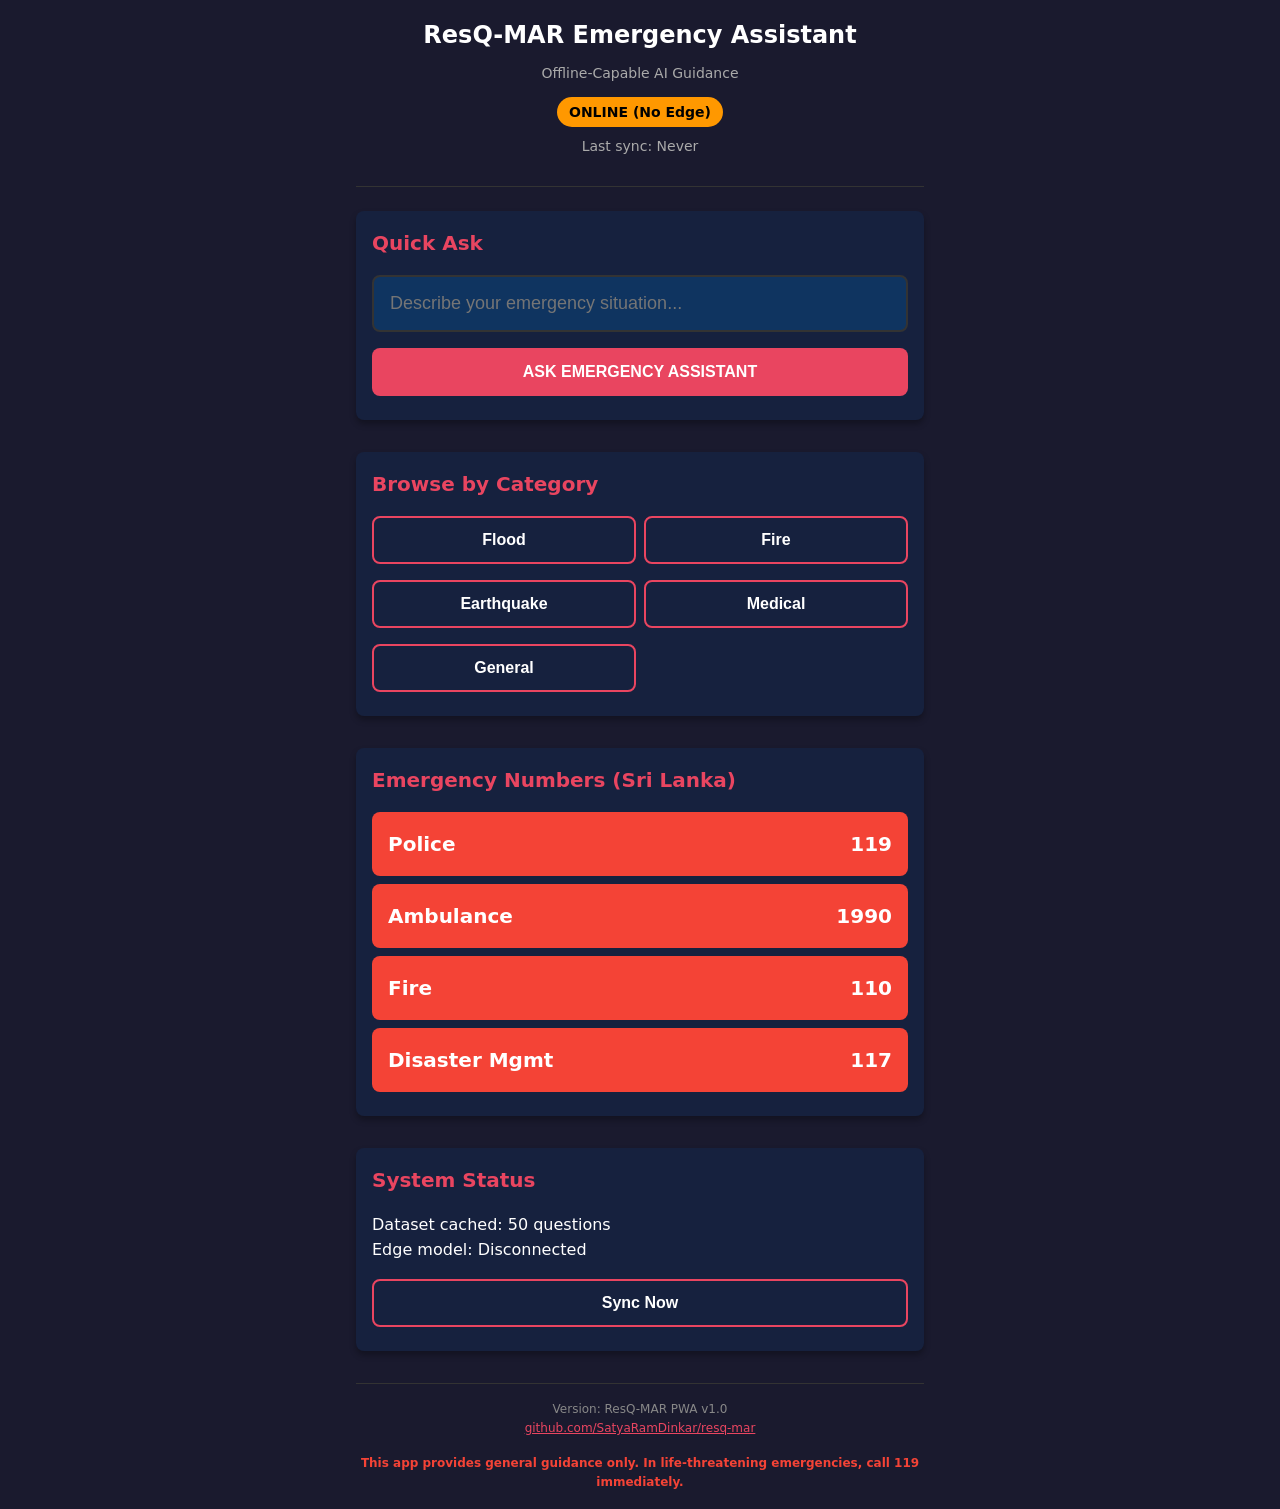
==== frontend/pwa/index.html @ bc3acef1 "feat(pwa): Fully functional Progressive Web App with service worker, offline caching, EdgeAgent inte" ====
<!DOCTYPE html>
<html lang="en">
<head>
  <meta charset="UTF-8">
  <meta name="viewport" content="width=device-width, initial-scale=1.0">
  <title>ResQ-MAR Emergency Assistant</title>
  <link rel="manifest" href="/frontend/pwa/manifest.json">
  <link rel="stylesheet" href="/frontend/pwa/styles.css">
  <meta name="theme-color" content="#1a1a2e">
</head>
<body>
  <div class="container">
    <header>
      <h1>ResQ-MAR Emergency Assistant</h1>
      <div class="subtitle">Offline-Capable AI Guidance</div>
      <div id="connection-badge" class="badge">Checking...</div>
      <div class="subtitle" style="margin-top: 8px;" id="last-sync-time">Last sync: Never</div>
      <div id="install-container" style="display: none; margin-top: 10px;">
        <button id="install-btn" class="secondary-btn">Install App</button>
      </div>
    </header>

    <main>
      <section class="section" id="quick-ask">
        <h2>Quick Ask</h2>
        <input type="text" id="question-input" placeholder="Describe your emergency situation..." aria-label="Emergency description">
        <button id="ask-btn">ASK EMERGENCY ASSISTANT</button>
        <div id="loading-spinner" class="spinner">Processing...</div>
        
        <div id="answer-area">
          <div id="answer-text"></div>
          <div id="answer-source" style="margin-top: 10px; font-size: 12px; color: #aaa;"></div>
        </div>
      </section>

      <section class="section" id="categories">
        <h2>Browse by Category</h2>
        <div class="category-grid">
          <button class="secondary-btn" onclick="showCategory('flood')">Flood</button>
          <button class="secondary-btn" onclick="showCategory('fire')">Fire</button>
          <button class="secondary-btn" onclick="showCategory('earthquake')">Earthquake</button>
          <button class="secondary-btn" onclick="showCategory('medical')">Medical</button>
          <button class="secondary-btn" onclick="showCategory('general')">General</button>
        </div>
        <div id="browse-results"></div>
      </section>

      <section class="section" id="emergency-numbers">
        <h2>Emergency Numbers (Sri Lanka)</h2>
        <a href="tel:119" class="emergency-number">
          <span>Police</span>
          <span>119</span>
        </a>
        <a href="tel:1990" class="emergency-number">
          <span>Ambulance</span>
          <span>1990</span>
        </a>
        <a href="tel:110" class="emergency-number">
          <span>Fire</span>
          <span>110</span>
        </a>
        <a href="tel:117" class="emergency-number">
          <span>Disaster Mgmt</span>
          <span>117</span>
        </a>
      </section>

      <section class="section" id="offline-status">
        <h2>System Status</h2>
        <div id="dataset-status">Dataset cached: 0 questions</div>
        <div id="edge-model-status">Edge model: Disconnected</div>
        <button id="sync-btn" class="secondary-btn" style="margin-top: 16px;">Sync Now</button>
      </section>
    </main>

    <footer>
      <p>Version: ResQ-MAR PWA v1.0</p>
      <p><a href="https://github.com/SatyaRamDinkar/resq-mar" target="_blank" rel="noopener">github.com/SatyaRamDinkar/resq-mar</a></p>
      <p style="margin-top: 16px; font-weight: bold; color: var(--error-color);">This app provides general guidance only. In life-threatening emergencies, call 119 immediately.</p>
    </footer>
  </div>

  <div id="toast"></div>

  <script src="/frontend/pwa/app.js"></script>
</body>
</html>
---- frontend/pwa/styles.css ----
/* Mobile-first, ASCII-only styles */
:root {
  --bg-color: #1a1a2e;
  --text-color: #ffffff;
  --accent-color: #e94560;
  --card-bg: #16213e;
  --success-color: #4caf50;
  --warning-color: #ff9800;
  --error-color: #f44336;
}

* {
  box-sizing: border-box;
  margin: 0;
  padding: 0;
}

body {
  font-family: system-ui, -apple-system, sans-serif;
  background-color: var(--bg-color);
  color: var(--text-color);
  line-height: 1.6;
}

.container {
  max-width: 600px;
  margin: 0 auto;
  padding: 16px;
}

header {
  text-align: center;
  margin-bottom: 24px;
  padding-bottom: 16px;
  border-bottom: 1px solid #333;
}

h1 {
  font-size: 24px;
  margin-bottom: 8px;
}

h2 {
  font-size: 20px;
  margin-bottom: 16px;
  color: var(--accent-color);
}

.subtitle {
  color: #aaa;
  font-size: 14px;
  margin-bottom: 12px;
}

.badge {
  display: inline-block;
  padding: 4px 12px;
  border-radius: 16px;
  font-size: 14px;
  font-weight: bold;
}
.badge.online { background-color: var(--success-color); color: white; }
.badge.offline { background-color: var(--error-color); color: white; }
.badge.edge { background-color: var(--warning-color); color: black; }

.section {
  margin-bottom: 32px;
  background-color: var(--card-bg);
  padding: 16px;
  border-radius: 8px;
  box-shadow: 0 4px 6px rgba(0,0,0,0.3);
}

input[type="text"] {
  width: 100%;
  padding: 16px;
  font-size: 18px;
  border: 2px solid #333;
  border-radius: 8px;
  background-color: #0f3460;
  color: white;
  margin-bottom: 16px;
}

input[type="text"]:focus {
  outline: none;
  border-color: var(--accent-color);
}

button {
  width: 100%;
  min-height: 48px;
  padding: 12px 16px;
  font-size: 16px;
  font-weight: bold;
  border: none;
  border-radius: 8px;
  background-color: var(--accent-color);
  color: white;
  cursor: pointer;
  margin-bottom: 8px;
}

button:active {
  opacity: 0.8;
}

.secondary-btn {
  background-color: transparent;
  border: 2px solid var(--accent-color);
}

#answer-area {
  margin-top: 16px;
  padding: 16px;
  border-left: 4px solid var(--accent-color);
  background-color: #0f3460;
  display: none;
}

.category-grid {
  display: grid;
  grid-template-columns: 1fr 1fr;
  gap: 8px;
}

.qa-card {
  margin-top: 12px;
  border: 1px solid #333;
  border-radius: 4px;
  overflow: hidden;
}

.qa-question {
  background-color: #0f3460;
  padding: 12px;
  font-weight: bold;
  cursor: pointer;
}

.qa-answer {
  padding: 12px;
  display: none;
  background-color: #1a1a2e;
}

.emergency-number {
  display: flex;
  justify-content: space-between;
  align-items: center;
  padding: 16px;
  background-color: var(--error-color);
  color: white;
  border-radius: 8px;
  margin-bottom: 8px;
  font-size: 20px;
  font-weight: bold;
  text-decoration: none;
}

footer {
  text-align: center;
  font-size: 12px;
  color: #888;
  margin-top: 32px;
  padding-top: 16px;
  border-top: 1px solid #333;
}

footer a {
  color: var(--accent-color);
}

.spinner {
  display: none;
  text-align: center;
  margin: 16px 0;
  font-weight: bold;
  color: var(--accent-color);
}

#toast {
  position: fixed;
  bottom: 20px;
  left: 50%;
  transform: translateX(-50%);
  padding: 12px 24px;
  border-radius: 24px;
  color: white;
  font-weight: bold;
  display: none;
  z-index: 1000;
}

@media print {
  body { background-color: white; color: black; }
  .section { box-shadow: none; border: 1px solid #ccc; }
  button, .badge { display: none; }
}
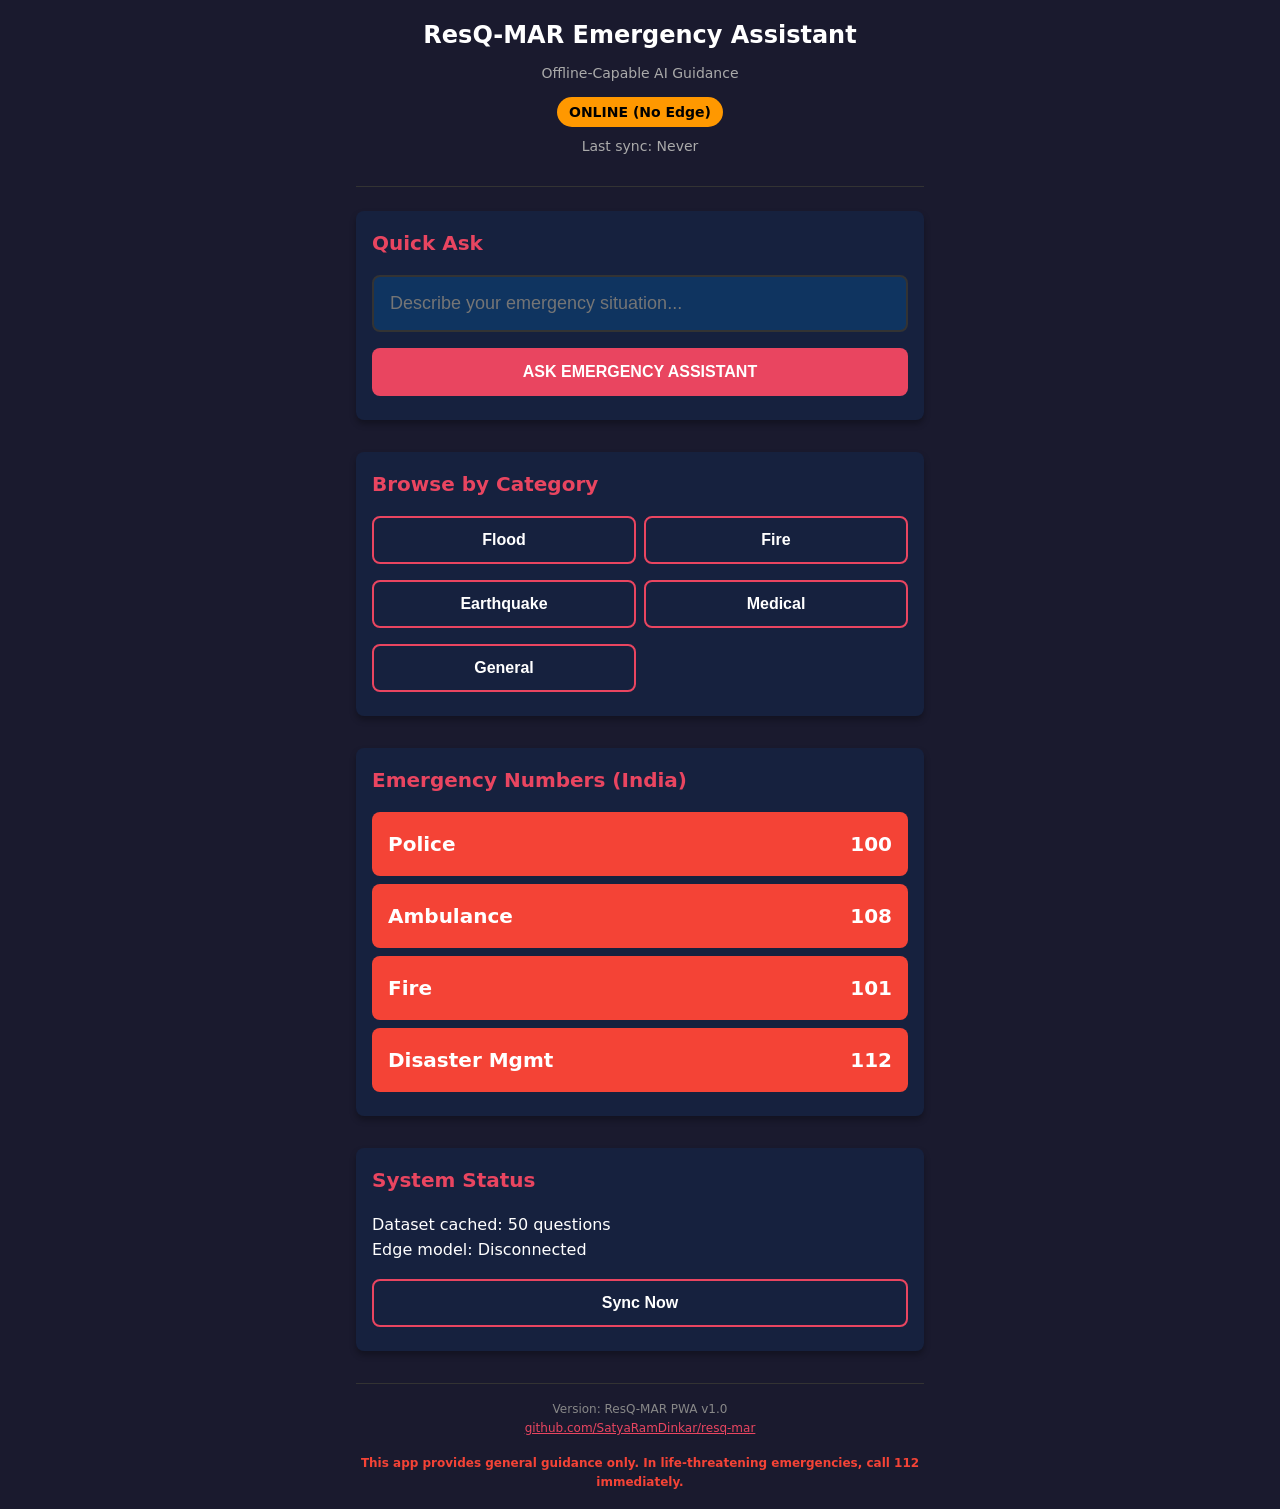
==== commit 28b48ac7: "feat(geography): Re-center project to Andhra Pradesh (Visakhapatnam, Vijayawada, Guntur)" ====
--- a/frontend/pwa/index.html
+++ b/frontend/pwa/index.html
@@ -1,4 +1,4 @@
-<!DOCTYPE html>
+﻿<!DOCTYPE html>
 <html lang="en">
 <head>
   <meta charset="UTF-8">
@@ -46,22 +46,22 @@
       </section>
 
       <section class="section" id="emergency-numbers">
-        <h2>Emergency Numbers (Sri Lanka)</h2>
-        <a href="tel:119" class="emergency-number">
+        <h2>Emergency Numbers (India)</h2>
+        <a href="tel:100" class="emergency-number">
           <span>Police</span>
-          <span>119</span>
+          <span>100</span>
         </a>
-        <a href="tel:1990" class="emergency-number">
+        <a href="tel:108" class="emergency-number">
           <span>Ambulance</span>
-          <span>1990</span>
+          <span>108</span>
         </a>
-        <a href="tel:110" class="emergency-number">
+        <a href="tel:101" class="emergency-number">
           <span>Fire</span>
-          <span>110</span>
+          <span>101</span>
         </a>
-        <a href="tel:117" class="emergency-number">
+        <a href="tel:112" class="emergency-number">
           <span>Disaster Mgmt</span>
-          <span>117</span>
+          <span>112</span>
         </a>
       </section>
 
@@ -76,7 +76,7 @@
     <footer>
       <p>Version: ResQ-MAR PWA v1.0</p>
       <p><a href="https://github.com/SatyaRamDinkar/resq-mar" target="_blank" rel="noopener">github.com/SatyaRamDinkar/resq-mar</a></p>
-      <p style="margin-top: 16px; font-weight: bold; color: var(--error-color);">This app provides general guidance only. In life-threatening emergencies, call 119 immediately.</p>
+      <p style="margin-top: 16px; font-weight: bold; color: var(--error-color);">This app provides general guidance only. In life-threatening emergencies, call 112 immediately.</p>
     </footer>
   </div>
 
